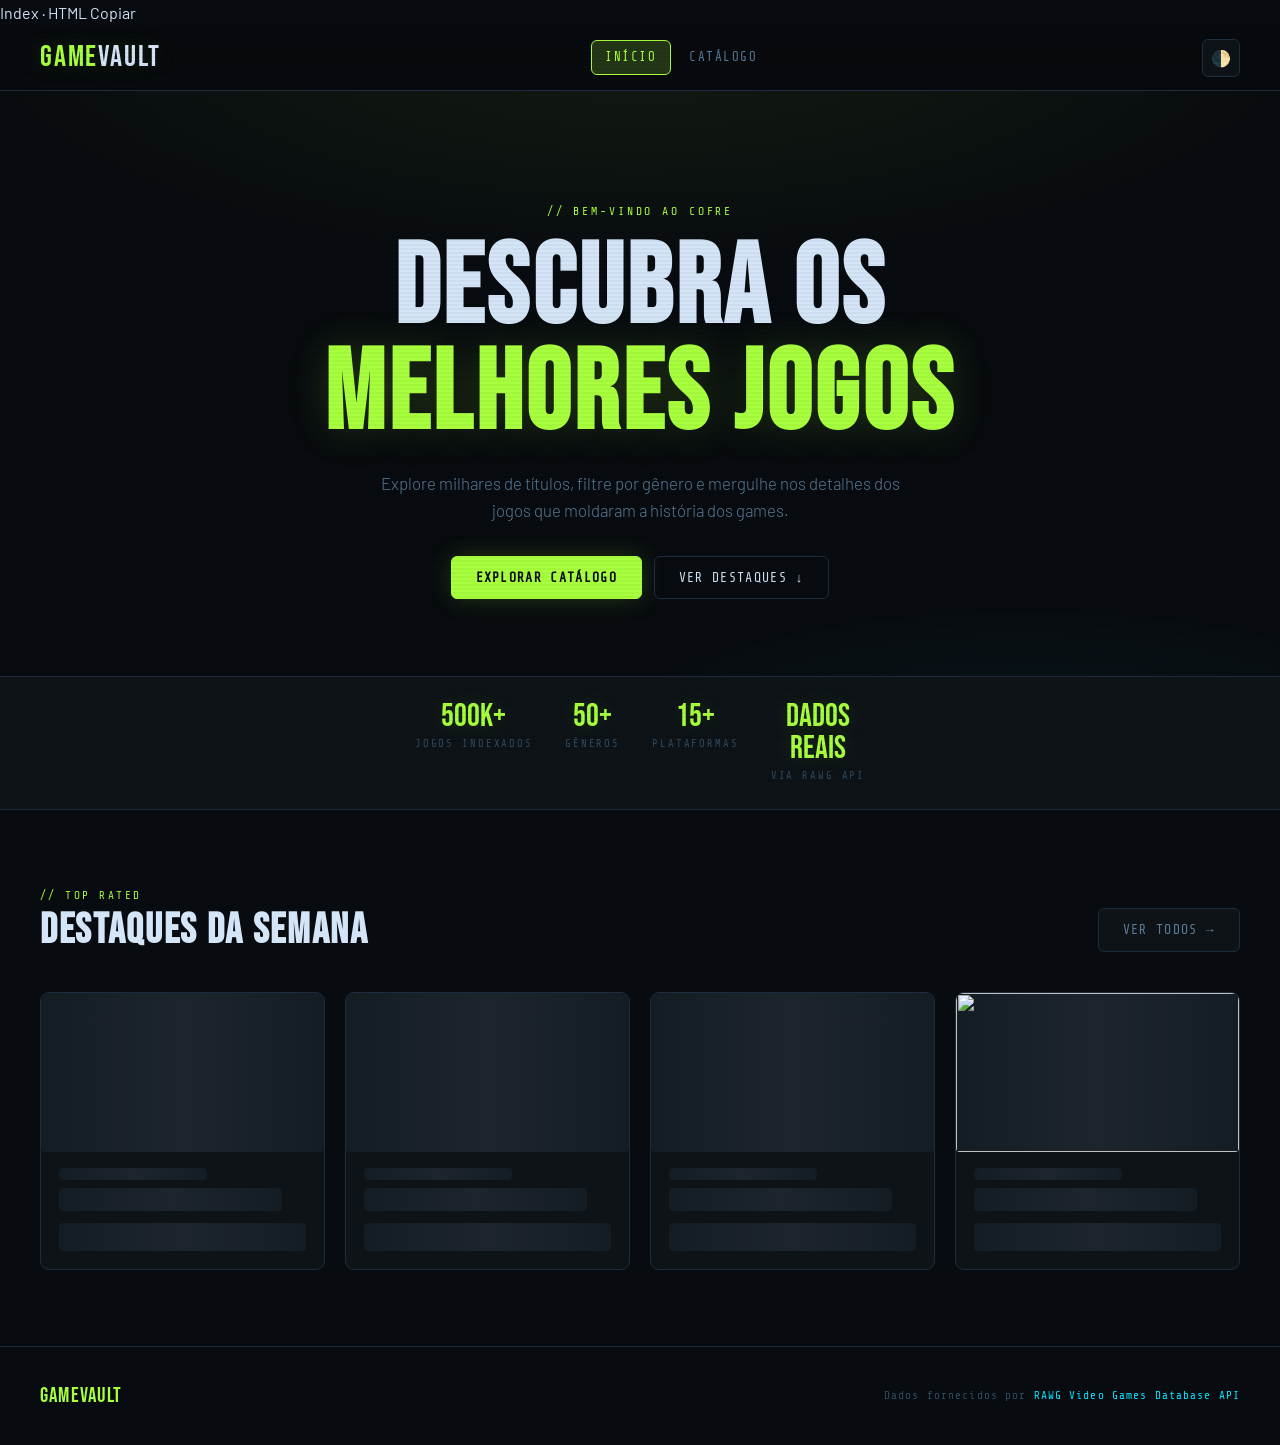
==== index.html @ 2b201ba8 "feat: complete GameVault app with RAWG API integration - fetch top 4 rated games on homepage - fetch" ====
Index · HTML
Copiar

<!DOCTYPE html>
<html lang="pt-BR">
<head>
  <meta charset="UTF-8" />
  <meta name="viewport" content="width=device-width, initial-scale=1.0" />
  <title>GameVault — Início</title>
  <link rel="stylesheet" href="style.css" />
  <script>
    // Restaura tema antes do render para evitar flash
    (function () {
      const saved = localStorage.getItem('gv-theme');
      if (saved === 'light') document.documentElement.setAttribute('data-theme', 'light');
    })();
  </script>
</head>
<body>

  <!-- ── HEADER ── -->
  <header class="header">
    <div class="header__inner">
      <a href="index.html" class="logo">Game<span>Vault</span></a>

      <nav class="nav">
        <a href="index.html"   class="nav__link active">Início</a>
        <a href="catalog.html" class="nav__link">Catálogo</a>
      </nav>

      <div class="header__actions">
        <button class="btn-icon" id="theme-toggle" title="Alternar tema">🌓</button>
      </div>
    </div>
  </header>

  <!-- ── HERO ── -->
  <section class="hero">
    <div class="hero__bg"></div>
    <p class="hero__eyebrow">// Bem-vindo ao cofre</p>
    <h1 class="hero__title">Descubra os<br><em>Melhores Jogos</em></h1>
    <p class="hero__sub">Explore milhares de títulos, filtre por gênero e mergulhe nos detalhes dos jogos que moldaram a história dos games.</p>
    <div class="hero__cta">
      <a href="catalog.html" class="btn btn--primary">Explorar Catálogo</a>
      <a href="#destaques"   class="btn btn--outline">Ver Destaques ↓</a>
    </div>
  </section>

  <!-- ── STATS ── -->
  <div class="stats-bar">
    <div class="stats-bar__inner">
      <div class="stat-item">
        <div class="stat-item__num">500K+</div>
        <div class="stat-item__label">Jogos Indexados</div>
      </div>
      <div class="stat-item">
        <div class="stat-item__num">50+</div>
        <div class="stat-item__label">Gêneros</div>
      </div>
      <div class="stat-item">
        <div class="stat-item__num">15+</div>
        <div class="stat-item__label">Plataformas</div>
      </div>
      <div class="stat-item">
        <div class="stat-item__num">Dados<br>Reais</div>
        <div class="stat-item__label">Via RAWG API</div>
      </div>
    </div>
  </div>

  <!-- ── DESTAQUES ── -->
  <main id="destaques" class="section">
    <div class="section__header">
      <div>
        <p class="section__label">// Top rated</p>
        <h2 class="section__title">Destaques da Semana</h2>
      </div>
      <a href="catalog.html" class="btn btn--ghost">Ver todos →</a>
    </div>

    <!-- JS substitui estes cards placeholder pelos dados reais da API -->
    <div class="games-grid" id="highlights-grid">

      <!-- PLACEHOLDER 1 -->
      <div class="game-card skeleton">
        <div class="game-card__thumb"></div>
        <div class="game-card__body">
          <span class="game-card__genre">Carregando...</span>
          <h3 class="game-card__name">—</h3>
          <div class="game-card__footer"></div>
        </div>
      </div>

      <!-- PLACEHOLDER 2 -->
      <div class="game-card skeleton">
        <div class="game-card__thumb"></div>
        <div class="game-card__body">
          <span class="game-card__genre">Carregando...</span>
          <h3 class="game-card__name">—</h3>
          <div class="game-card__footer"></div>
        </div>
      </div>

      <!-- PLACEHOLDER 3 -->
      <div class="game-card skeleton">
        <div class="game-card__thumb"></div>
        <div class="game-card__body">
          <span class="game-card__genre">Carregando...</span>
          <h3 class="game-card__name">—</h3>
          <div class="game-card__footer"></div>
        </div>
      </div>

      <!-- PLACEHOLDER 4 -->
      <div class="game-card skeleton">
        <div class="game-card__thumb">
            <img src="./" alt="">
        </div>
        <div class="game-card__body">
          <span class="game-card__genre">Carregando...</span>
          <h3 class="game-card__name">—</h3>
          <div class="game-card__footer"></div>
        </div>
      </div>

    </div>
  </main>

  <!-- ── FOOTER ── -->
  <footer class="footer">
    <div class="footer__inner">
      <span class="footer__logo">GameVault</span>
      <p class="footer__copy">Dados fornecidos por <span>RAWG Video Games Database API</span></p>
    </div>
  </footer>

  <script src="app.js"></script>
</body>
</html>
---- style.css ----
@import url('https://fonts.googleapis.com/css2?family=Bebas+Neue&family=Barlow:ital,wght@0,300;0,400;0,600;0,700;1,300&family=Share+Tech+Mono&display=swap');

/* ─── TOKENS ─────────────────────────────────────────────── */
:root {
  --bg:        #080b0f;
  --surface:   #0e1318;
  --surface2:  #141c24;
  --border:    #1e2d3d;
  --accent:    #a8ff3e;
  --accent2:   #00e5ff;
  --danger:    #ff3e3e;
  --text:      #d4e5f7;
  --text-muted:#5a7a96;
  --text-dim:  #2e4a60;
  --glow:      rgba(168,255,62,0.18);
  --glow2:     rgba(0,229,255,0.12);
  --radius:    6px;
  --transition: 0.22s cubic-bezier(.4,0,.2,1);
}

[data-theme="light"] {
  --bg:        #eef2f7;
  --surface:   #ffffff;
  --surface2:  #f0f4f9;
  --border:    #c8d8e8;
  --text:      #0e1f30;
  --text-muted:#4a6a86;
  --text-dim:  #a0b8cc;
  --glow:      rgba(168,255,62,0.10);
  --glow2:     rgba(0,229,255,0.08);
}

/* ─── RESET ──────────────────────────────────────────────── */
*, *::before, *::after { box-sizing: border-box; margin: 0; padding: 0; }

html { scroll-behavior: smooth; }

body {
  background-color: var(--bg);
  color: var(--text);
  font-family: 'Barlow', sans-serif;
  font-weight: 400;
  font-size: 16px;
  line-height: 1.6;
  min-height: 100vh;
  overflow-x: hidden;
  transition: background-color var(--transition), color var(--transition);
}

/* scan-line overlay */
body::before {
  content: '';
  position: fixed;
  inset: 0;
  background: repeating-linear-gradient(
    0deg,
    transparent,
    transparent 2px,
    rgba(0,0,0,0.03) 2px,
    rgba(0,0,0,0.03) 4px
  );
  pointer-events: none;
  z-index: 9999;
}

a { color: inherit; text-decoration: none; }
img { display: block; max-width: 100%; }
ul { list-style: none; }
button { cursor: pointer; font-family: inherit; border: none; background: none; }

/* ─── SCROLLBAR ──────────────────────────────────────────── */
::-webkit-scrollbar { width: 6px; }
::-webkit-scrollbar-track { background: var(--bg); }
::-webkit-scrollbar-thumb { background: var(--border); border-radius: 99px; }
::-webkit-scrollbar-thumb:hover { background: var(--accent); }

/* ─── HEADER ─────────────────────────────────────────────── */
.header {
  position: sticky;
  top: 0;
  z-index: 100;
  background: rgba(8,11,15,0.88);
  backdrop-filter: blur(14px);
  border-bottom: 1px solid var(--border);
  padding: 0 clamp(1rem, 4vw, 2.5rem);
}

[data-theme="light"] .header {
  background: rgba(238,242,247,0.92);
}

.header__inner {
  max-width: 1280px;
  margin: 0 auto;
  display: flex;
  align-items: center;
  justify-content: space-between;
  height: 64px;
  gap: 1.5rem;
}

.logo {
  font-family: 'Bebas Neue', sans-serif;
  font-size: 1.9rem;
  letter-spacing: 0.06em;
  color: var(--accent);
  text-shadow: 0 0 24px var(--glow);
  white-space: nowrap;
}

.logo span {
  color: var(--text);
}

.nav {
  display: flex;
  align-items: center;
  gap: 0.25rem;
}

.nav__link {
  font-family: 'Share Tech Mono', monospace;
  font-size: 0.78rem;
  letter-spacing: 0.12em;
  text-transform: uppercase;
  color: var(--text-muted);
  padding: 0.4rem 0.85rem;
  border-radius: var(--radius);
  border: 1px solid transparent;
  transition: all var(--transition);
}

.nav__link:hover,
.nav__link.active {
  color: var(--accent);
  border-color: var(--accent);
  background: var(--glow);
}

.header__actions { display: flex; align-items: center; gap: 0.5rem; }

.btn-icon {
  width: 38px; height: 38px;
  display: grid; place-items: center;
  border-radius: var(--radius);
  border: 1px solid var(--border);
  color: var(--text-muted);
  font-size: 1rem;
  transition: all var(--transition);
  background: var(--surface);
}

.btn-icon:hover {
  color: var(--accent);
  border-color: var(--accent);
  background: var(--glow);
}

/* ─── HERO ───────────────────────────────────────────────── */
.hero {
  position: relative;
  overflow: hidden;
  padding: clamp(4rem,10vw,7rem) clamp(1rem, 4vw, 2.5rem) clamp(3rem,6vw,5rem);
  text-align: center;
}

.hero__bg {
  position: absolute;
  inset: 0;
  background:
    radial-gradient(ellipse 80% 60% at 50% -10%, rgba(168,255,62,0.07) 0%, transparent 70%),
    radial-gradient(ellipse 60% 40% at 80% 110%, rgba(0,229,255,0.05) 0%, transparent 60%);
  pointer-events: none;
}

.hero__eyebrow {
  font-family: 'Share Tech Mono', monospace;
  font-size: 0.72rem;
  letter-spacing: 0.25em;
  text-transform: uppercase;
  color: var(--accent);
  margin-bottom: 1rem;
  opacity: 0;
  animation: fadeUp 0.6s 0.1s forwards;
}

.hero__title {
  font-family: 'Bebas Neue', sans-serif;
  font-size: clamp(3.5rem, 9vw, 7rem);
  line-height: 0.95;
  letter-spacing: 0.03em;
  color: var(--text);
  margin-bottom: 1.25rem;
  opacity: 0;
  animation: fadeUp 0.6s 0.2s forwards;
}

.hero__title em {
  font-style: normal;
  color: var(--accent);
  text-shadow: 0 0 40px var(--glow);
}

.hero__sub {
  font-size: 1.05rem;
  font-weight: 300;
  color: var(--text-muted);
  max-width: 520px;
  margin: 0 auto 2rem;
  opacity: 0;
  animation: fadeUp 0.6s 0.3s forwards;
}

.hero__cta {
  display: inline-flex;
  gap: 0.75rem;
  flex-wrap: wrap;
  justify-content: center;
  opacity: 0;
  animation: fadeUp 0.6s 0.4s forwards;
}

/* ─── BUTTONS ────────────────────────────────────────────── */
.btn {
  display: inline-flex;
  align-items: center;
  gap: 0.5rem;
  padding: 0.65rem 1.5rem;
  border-radius: var(--radius);
  font-family: 'Share Tech Mono', monospace;
  font-size: 0.82rem;
  letter-spacing: 0.1em;
  text-transform: uppercase;
  transition: all var(--transition);
  border: 1px solid transparent;
}

.btn--primary {
  background: var(--accent);
  color: #080b0f;
  border-color: var(--accent);
  font-weight: 700;
  box-shadow: 0 0 24px var(--glow);
}

.btn--primary:hover {
  background: #c8ff6a;
  box-shadow: 0 0 40px rgba(168,255,62,0.4);
  transform: translateY(-1px);
}

.btn--outline {
  background: transparent;
  color: var(--text);
  border-color: var(--border);
}

.btn--outline:hover {
  border-color: var(--accent2);
  color: var(--accent2);
  background: var(--glow2);
}

.btn--ghost {
  background: var(--surface);
  color: var(--text-muted);
  border-color: var(--border);
}

.btn--ghost:hover {
  color: var(--accent);
  border-color: var(--accent);
  background: var(--glow);
}

/* ─── SECTION WRAPPER ────────────────────────────────────── */
.section {
  padding: clamp(3rem, 6vw, 5rem) clamp(1rem, 4vw, 2.5rem);
  max-width: 1280px;
  margin: 0 auto;
}

.section__header {
  display: flex;
  align-items: flex-end;
  justify-content: space-between;
  gap: 1rem;
  margin-bottom: 2.5rem;
  flex-wrap: wrap;
}

.section__label {
  font-family: 'Share Tech Mono', monospace;
  font-size: 0.7rem;
  letter-spacing: 0.22em;
  text-transform: uppercase;
  color: var(--accent);
  margin-bottom: 0.35rem;
}

.section__title {
  font-family: 'Bebas Neue', sans-serif;
  font-size: clamp(1.8rem, 3.5vw, 2.6rem);
  letter-spacing: 0.04em;
  color: var(--text);
  line-height: 1;
}

/* ─── GAME CARD ──────────────────────────────────────────── */
.games-grid {
  display: grid;
  grid-template-columns: repeat(auto-fill, minmax(260px, 1fr));
  gap: 1.25rem;
}

.game-card {
  background: var(--surface);
  border: 1px solid var(--border);
  border-radius: calc(var(--radius) * 1.5);
  overflow: hidden;
  display: flex;
  flex-direction: column;
  transition: all var(--transition);
  position: relative;
  opacity: 0;
  animation: fadeUp 0.5s forwards;
}

.game-card:hover {
  border-color: var(--accent);
  transform: translateY(-4px);
  box-shadow: 0 8px 40px rgba(168,255,62,0.12), 0 0 0 1px var(--accent);
}

.game-card__thumb {
  position: relative;
  aspect-ratio: 16/9;
  overflow: hidden;
  background: var(--surface2);
}

.game-card__thumb img {
  width: 100%; height: 100%;
  object-fit: cover;
  transition: transform 0.4s ease;
}

.game-card:hover .game-card__thumb img { transform: scale(1.05); }

.game-card__rating {
  position: absolute;
  top: 0.6rem; right: 0.6rem;
  background: rgba(8,11,15,0.82);
  backdrop-filter: blur(6px);
  border: 1px solid var(--border);
  border-radius: 4px;
  padding: 0.2rem 0.55rem;
  font-family: 'Share Tech Mono', monospace;
  font-size: 0.78rem;
  color: var(--accent);
  display: flex;
  align-items: center;
  gap: 0.25rem;
}

.game-card__body {
  padding: 1rem 1.1rem 1.1rem;
  flex: 1;
  display: flex;
  flex-direction: column;
  gap: 0.5rem;
}

.game-card__genre {
  font-family: 'Share Tech Mono', monospace;
  font-size: 0.65rem;
  letter-spacing: 0.15em;
  text-transform: uppercase;
  color: var(--accent2);
}

.game-card__name {
  font-family: 'Bebas Neue', sans-serif;
  font-size: 1.25rem;
  letter-spacing: 0.04em;
  color: var(--text);
  line-height: 1.15;
  flex: 1;
}

.game-card__footer {
  display: flex;
  align-items: center;
  justify-content: space-between;
  gap: 0.5rem;
  margin-top: 0.25rem;
}

.game-card__platforms {
  display: flex;
  gap: 0.3rem;
  flex-wrap: wrap;
}

.platform-tag {
  font-family: 'Share Tech Mono', monospace;
  font-size: 0.6rem;
  letter-spacing: 0.1em;
  text-transform: uppercase;
  color: var(--text-dim);
  border: 1px solid var(--border);
  border-radius: 3px;
  padding: 0.1rem 0.4rem;
}

.btn--card {
  font-size: 0.7rem;
  padding: 0.4rem 0.85rem;
  white-space: nowrap;
  background: var(--surface2);
  border-color: var(--border);
  color: var(--text-muted);
}

.btn--card:hover {
  background: var(--accent);
  border-color: var(--accent);
  color: #080b0f;
}

/* skeleton placeholder */
.game-card.skeleton { opacity: 1; animation: none; }
.skeleton .game-card__thumb,
.skeleton .game-card__genre,
.skeleton .game-card__name,
.skeleton .game-card__footer {
  background: var(--surface2);
  border-radius: 4px;
  position: relative;
  overflow: hidden;
  color: transparent;
}
.skeleton .game-card__genre { height: 12px; width: 60%; }
.skeleton .game-card__name  { height: 22px; width: 90%; }
.skeleton .game-card__footer{ height: 28px; }
.skeleton .game-card__thumb::after,
.skeleton .game-card__genre::after,
.skeleton .game-card__name::after,
.skeleton .game-card__footer::after {
  content: '';
  position: absolute;
  inset: 0;
  background: linear-gradient(90deg, transparent 0%, rgba(255,255,255,0.04) 50%, transparent 100%);
  animation: shimmer 1.4s infinite;
}
@keyframes shimmer { from{transform:translateX(-100%)} to{transform:translateX(100%)} }

/* ─── CATALOG PAGE ───────────────────────────────────────── */
.catalog-toolbar {
  display: flex;
  gap: 0.75rem;
  flex-wrap: wrap;
  margin-bottom: 2rem;
  align-items: center;
}

.search-wrap {
  flex: 1;
  min-width: 220px;
  position: relative;
}

.search-wrap::before {
  content: '🔍';
  position: absolute;
  left: 0.85rem;
  top: 50%;
  transform: translateY(-50%);
  font-size: 0.85rem;
  pointer-events: none;
}

.input-search {
  width: 100%;
  background: var(--surface);
  border: 1px solid var(--border);
  border-radius: var(--radius);
  color: var(--text);
  font-family: 'Barlow', sans-serif;
  font-size: 0.9rem;
  padding: 0.6rem 0.85rem 0.6rem 2.3rem;
  transition: border-color var(--transition);
  outline: none;
}

.input-search:focus { border-color: var(--accent); }
.input-search::placeholder { color: var(--text-dim); }

.select-genre {
  background: var(--surface);
  border: 1px solid var(--border);
  border-radius: var(--radius);
  color: var(--text);
  font-family: 'Share Tech Mono', monospace;
  font-size: 0.78rem;
  letter-spacing: 0.08em;
  padding: 0.6rem 1rem;
  outline: none;
  transition: border-color var(--transition);
  cursor: pointer;
  min-width: 180px;
}

.select-genre:focus { border-color: var(--accent); }

/* loading state */
.loading-bar {
  width: 100%;
  height: 2px;
  background: var(--border);
  overflow: hidden;
  border-radius: 99px;
  margin-bottom: 1.5rem;
  opacity: 0;
  transition: opacity var(--transition);
}

.loading-bar.active { opacity: 1; }

.loading-bar::after {
  content: '';
  display: block;
  height: 100%;
  width: 40%;
  background: var(--accent);
  animation: slide 1s infinite ease-in-out;
  border-radius: 99px;
  box-shadow: 0 0 12px var(--glow);
}

@keyframes slide {
  0%   { transform: translateX(-100%); }
  100% { transform: translateX(350%); }
}

.status-msg {
  font-family: 'Share Tech Mono', monospace;
  font-size: 0.8rem;
  letter-spacing: 0.12em;
  color: var(--text-muted);
  text-align: center;
  padding: 3rem 1rem;
  grid-column: 1/-1;
}

/* ─── DETAIL PAGE ────────────────────────────────────────── */
.detail-hero {
  position: relative;
  height: clamp(280px, 45vw, 480px);
  overflow: hidden;
}

.detail-hero__img {
  width: 100%; height: 100%;
  object-fit: cover;
  filter: brightness(0.45);
}

.detail-hero__gradient {
  position: absolute;
  inset: 0;
  background: linear-gradient(to bottom, transparent 30%, var(--bg) 100%);
}

.detail-content {
  max-width: 1100px;
  margin: 0 auto;
  padding: 0 clamp(1rem, 4vw, 2.5rem) clamp(3rem, 5vw, 4rem);
  margin-top: -6rem;
  position: relative;
  z-index: 2;
}

.detail-back {
  display: inline-flex;
  align-items: center;
  gap: 0.4rem;
  font-family: 'Share Tech Mono', monospace;
  font-size: 0.75rem;
  letter-spacing: 0.12em;
  text-transform: uppercase;
  color: var(--text-muted);
  margin-bottom: 1.5rem;
  border: 1px solid var(--border);
  padding: 0.35rem 0.85rem;
  border-radius: var(--radius);
  background: var(--surface);
  width: fit-content;
  transition: all var(--transition);
}

.detail-back:hover { color: var(--accent); border-color: var(--accent); }

.detail-grid {
  display: grid;
  grid-template-columns: 1fr 320px;
  gap: 2.5rem;
  align-items: start;
}

@media (max-width: 768px) {
  .detail-grid { grid-template-columns: 1fr; }
}

.detail-eyebrow {
  font-family: 'Share Tech Mono', monospace;
  font-size: 0.7rem;
  letter-spacing: 0.2em;
  text-transform: uppercase;
  color: var(--accent);
  margin-bottom: 0.5rem;
}

.detail-title {
  font-family: 'Bebas Neue', sans-serif;
  font-size: clamp(2.2rem, 5vw, 3.8rem);
  letter-spacing: 0.03em;
  line-height: 1;
  margin-bottom: 1.25rem;
  color: var(--text);
}

.detail-meta {
  display: flex;
  flex-wrap: wrap;
  gap: 0.6rem;
  margin-bottom: 1.75rem;
}

.meta-chip {
  display: flex;
  align-items: center;
  gap: 0.3rem;
  font-family: 'Share Tech Mono', monospace;
  font-size: 0.72rem;
  letter-spacing: 0.1em;
  color: var(--text-muted);
  border: 1px solid var(--border);
  border-radius: 4px;
  padding: 0.25rem 0.65rem;
  background: var(--surface);
}

.meta-chip.highlight {
  color: var(--accent);
  border-color: var(--accent);
  background: var(--glow);
}

.detail-desc-title {
  font-family: 'Share Tech Mono', monospace;
  font-size: 0.7rem;
  letter-spacing: 0.18em;
  text-transform: uppercase;
  color: var(--text-dim);
  margin-bottom: 0.6rem;
}

.detail-desc {
  font-size: 0.97rem;
  font-weight: 300;
  color: var(--text-muted);
  line-height: 1.75;
  margin-bottom: 2rem;
}

/* sidebar */
.detail-sidebar {
  background: var(--surface);
  border: 1px solid var(--border);
  border-radius: calc(var(--radius)*2);
  padding: 1.5rem;
  display: flex;
  flex-direction: column;
  gap: 1.25rem;
  position: sticky;
  top: 80px;
}

.sidebar-block__label {
  font-family: 'Share Tech Mono', monospace;
  font-size: 0.65rem;
  letter-spacing: 0.2em;
  text-transform: uppercase;
  color: var(--text-dim);
  margin-bottom: 0.4rem;
}

.sidebar-block__value {
  font-size: 0.9rem;
  color: var(--text);
}

.sidebar-block__value.big {
  font-family: 'Bebas Neue', sans-serif;
  font-size: 2.2rem;
  color: var(--accent);
  line-height: 1;
}

.tags-list {
  display: flex;
  flex-wrap: wrap;
  gap: 0.4rem;
}

.tag {
  font-family: 'Share Tech Mono', monospace;
  font-size: 0.65rem;
  letter-spacing: 0.1em;
  text-transform: uppercase;
  color: var(--text-muted);
  border: 1px solid var(--border);
  border-radius: 3px;
  padding: 0.15rem 0.5rem;
  background: var(--surface2);
}

/* ─── FOOTER ─────────────────────────────────────────────── */
.footer {
  border-top: 1px solid var(--border);
  padding: 2rem clamp(1rem, 4vw, 2.5rem);
  text-align: center;
}

.footer__inner {
  max-width: 1280px;
  margin: 0 auto;
  display: flex;
  align-items: center;
  justify-content: space-between;
  gap: 1rem;
  flex-wrap: wrap;
}

.footer__logo {
  font-family: 'Bebas Neue', sans-serif;
  font-size: 1.3rem;
  color: var(--accent);
  letter-spacing: 0.06em;
}

.footer__copy {
  font-family: 'Share Tech Mono', monospace;
  font-size: 0.7rem;
  letter-spacing: 0.1em;
  color: var(--text-dim);
}

.footer__copy span { color: var(--accent2); }

/* ─── STATS BAR (homepage) ───────────────────────────────── */
.stats-bar {
  background: var(--surface);
  border-top: 1px solid var(--border);
  border-bottom: 1px solid var(--border);
  padding: 1.5rem clamp(1rem, 4vw, 2.5rem);
}

.stats-bar__inner {
  max-width: 1280px;
  margin: 0 auto;
  display: flex;
  gap: 2rem;
  justify-content: center;
  flex-wrap: wrap;
}

.stat-item {
  text-align: center;
}

.stat-item__num {
  font-family: 'Bebas Neue', sans-serif;
  font-size: 2rem;
  color: var(--accent);
  line-height: 1;
  text-shadow: 0 0 20px var(--glow);
}

.stat-item__label {
  font-family: 'Share Tech Mono', monospace;
  font-size: 0.65rem;
  letter-spacing: 0.18em;
  text-transform: uppercase;
  color: var(--text-dim);
  margin-top: 0.2rem;
}

/* ─── ANIMATIONS ─────────────────────────────────────────── */
@keyframes fadeUp {
  from { opacity: 0; transform: translateY(18px); }
  to   { opacity: 1; transform: translateY(0); }
}

/* ─── RESPONSIVE ─────────────────────────────────────────── */
@media (max-width: 640px) {
  .nav { display: none; }
  .catalog-toolbar { flex-direction: column; }
  .search-wrap { min-width: unset; }
}
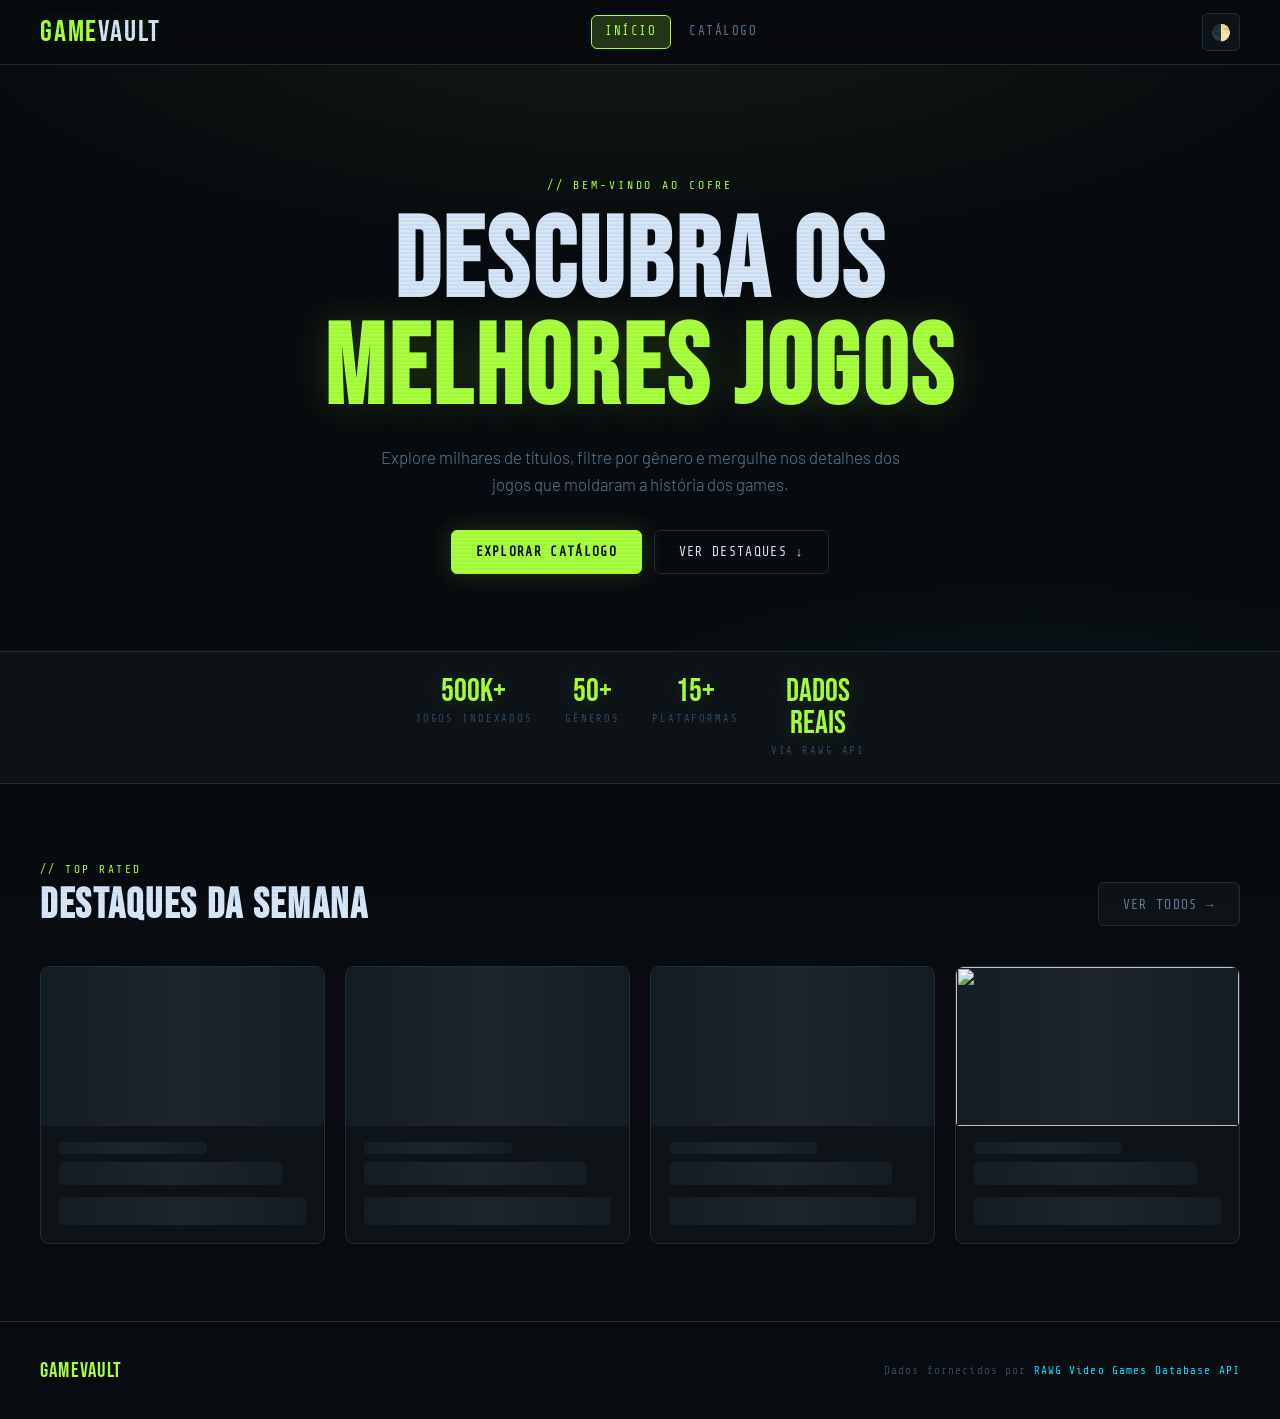
==== commit 889616c2: "fix: fix some unnecessary messages at index.html" ====
--- a/index.html
+++ b/index.html
@@ -1,6 +1,3 @@
-Index · HTML
-Copiar
-
 <!DOCTYPE html>
 <html lang="pt-BR">
 <head>
